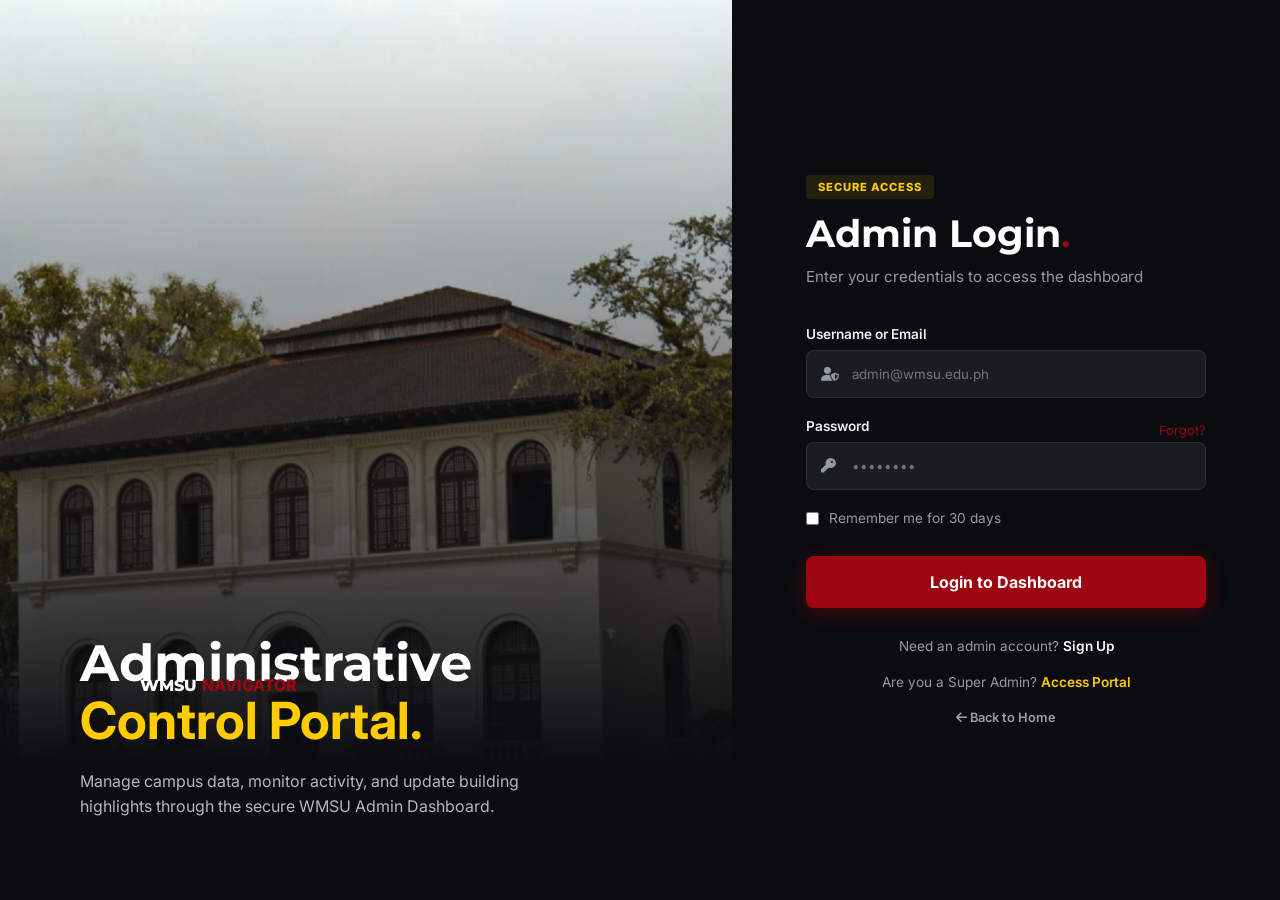
==== html/Admin-Login-Page.html @ 0d2ddda2 "Initial commit" ====
<!DOCTYPE html>
<html lang="en">
<head>
    <meta charset="UTF-8">
    <meta name="viewport" content="width=device-width, initial-scale=1.0">
    <title>WMSU Navigator | Admin Login</title>
    <link href="https://fonts.googleapis.com/css2?family=Inter:wght@400;600&family=Montserrat:wght@800&display=swap" rel="stylesheet">
    <link rel="stylesheet" href="https://cdnjs.cloudflare.com/ajax/libs/font-awesome/6.0.0/css/all.min.css">
    <style>
        :root {
            --crimson: #9d0610;
            --crimson-hover: #7a040b;
            --accent-gold: #ffcc00;
            --dark-bg: #0b0c10;
            --input-bg: #1a1c22;
            --text-gray: #9499a1;
        }

        * { margin: 0; padding: 0; box-sizing: border-box; font-family: 'Inter', sans-serif; }

        body, html { height: 100%; margin: 0; background-color: var(--dark-bg); }

        .split-screen { display: flex; height: 100vh; width: 100%; overflow: hidden; }

        /* Left Side Branding */
        .left-side { 
            flex: 1.1; 
            position: relative; 
            display: flex; 
            align-items: flex-end; 
            padding: 80px; 
            min-width: 50%;
        }

        .bg-img { 
            position: absolute; 
            top: 0; 
            left: 0; 
            width: 100%; 
            height: 100%; 
            object-fit: cover; 
            z-index: 1; 
        }

        .overlay { 
            position: absolute; 
            top: 0; 
            left: 0; 
            width: 100%; 
            height: 100%; 
            background: linear-gradient(to top, rgba(11, 12, 16, 1) 15%, transparent 100%); 
            z-index: 2; 
        }

        .logo { position: absolute; top: 40px; left: 60px; font-family: 'Montserrat', sans-serif; color: white; font-weight: 800; z-index: 3; }
        .logo span { color: var(--crimson); }

        .content-left { position: relative; z-index: 3; }
        .hero-text h1 { font-family: 'Montserrat', sans-serif; color: white; font-size: 3.2rem; line-height: 1.1; margin-bottom: 20px; }
        .hero-text h1 span { color: var(--accent-gold); }
        .hero-text p { color: rgba(255,255,255,0.7); max-width: 480px; line-height: 1.6; }

        /* Right Side Admin Form */
        .right-side { flex: 0.9; display: flex; align-items: center; justify-content: center; padding: 40px; background-color: var(--dark-bg); }
        .form-wrapper { width: 100%; max-width: 400px; }

        .admin-badge { 
            background: rgba(255, 204, 0, 0.1); 
            color: var(--accent-gold); 
            padding: 5px 12px; 
            border-radius: 4px; 
            font-size: 0.7rem; 
            font-weight: 800; 
            text-transform: uppercase; 
            letter-spacing: 1px;
        }

        .form-header h2 { color: white; font-family: 'Montserrat', sans-serif; font-size: 2.4rem; margin: 15px 0 10px; }
        .form-header h2 span { color: var(--crimson); }
        .form-header p { color: var(--text-gray); margin-bottom: 40px; font-size: 0.95rem; }

        /* Inputs */
        .input-box { margin-bottom: 20px; }
        .label-row { display: flex; justify-content: space-between; align-items: center; }
        .input-box label { color: #eee; display: block; font-size: 0.85rem; font-weight: 600; margin-bottom: 8px; }
        .forgot-link { color: var(--crimson); font-size: 0.8rem; text-decoration: none; }

        .input-field { position: relative; }
        .input-field i { position: absolute; left: 15px; top: 50%; transform: translateY(-50%); color: var(--text-gray); font-size: 0.9rem; }
        .input-field input {
            width: 100%;
            background: var(--input-bg);
            border: 1px solid rgba(255,255,255,0.08);
            padding: 15px 15px 15px 45px;
            border-radius: 8px;
            color: white;
            transition: 0.3s;
        }
        .input-field input:focus { border-color: var(--crimson); outline: none; background: #23272f; }

        /* Options */
        .options-row { margin-bottom: 30px; display: flex; align-items: center; gap: 10px; }
        .options-row label { color: var(--text-gray); font-size: 0.85rem; cursor: pointer; }
        .options-row input { accent-color: var(--crimson); }

        /* Crimson Login Button */
        .btn-primary {
            width: 100%;
            padding: 16px;
            background: var(--crimson);
            color: white;
            border: none;
            border-radius: 8px;
            font-weight: 700;
            font-size: 1rem;
            cursor: pointer;
            transition: 0.3s;
            box-shadow: 0 4px 20px rgba(157, 6, 16, 0.4);
        }
        .btn-primary:hover { background: var(--crimson-hover); transform: translateY(-2px); }

        .form-footer { text-align: center; margin-top: 30px; }
        .form-footer p { color: var(--text-gray); font-size: 0.85rem; margin-bottom: 20px; }
        .form-footer a { color: white; text-decoration: none; font-weight: 600; }
        .form-footer a:hover { color: var(--crimson); }

        .back-home { display: block; font-size: 0.8rem; color: var(--text-gray); text-decoration: none; margin-top: 15px; transition: 0.3s; opacity: 0.6; }
        .back-home:hover { opacity: 1; transform: translateX(-5px); }

        @media (max-width: 768px) {
            .left-side { display: none; }
            .right-side { flex: 1; }
        }
    </style>
</head>
<body>
    <div class="split-screen">
        <div class="left-side">
            <img src="../assets/images/CTE.png" alt="WMSU Campus" class="bg-img">
            <div class="overlay"></div>
            <div class="content-left">
                <div class="logo">WMSU <span>NAVIGATOR</span></div>
                <div class="hero-text">
                    <h1>Administrative <br><span>Control Portal.</span></h1>
                    <p>Manage campus data, monitor activity, and update building highlights through the secure WMSU Admin Dashboard.</p>
                </div>
            </div>
        </div>

        <div class="right-side">
            <div class="form-wrapper">
                <div class="form-header">
                    <span class="admin-badge">Secure Access</span>
                    <h2>Admin Login<span>.</span></h2>
                    <p>Enter your credentials to access the dashboard</p>
                </div>
                
                <form action="Admin-Panel.html" method="post">
                    <div class="input-box">
                        <label>Username or Email</label>
                        <div class="input-field">
                            <i class="fas fa-user-shield"></i>
                            <input type="text" placeholder="admin@wmsu.edu.ph" name="username" required>
                        </div>
                    </div>

                    <div class="input-box">
                        <div class="label-row">
                            <label>Password</label>
                            <a href="#" class="forgot-link">Forgot?</a>
                        </div>
                        <div class="input-field">
                            <i class="fas fa-key"></i>
                            <input type="password" placeholder="••••••••" name="password" required>
                        </div>
                    </div>

                    <div class="options-row">
                        <input type="checkbox" id="remember">
                        <label for="remember">Remember me for 30 days</label>
                    </div>

                    <button type="submit" class="btn-primary">Login to Dashboard</button>
                    
                    <div class="form-footer">
                        <p>Need an admin account? <a href="../html/Admin-Signup-Page.html">Sign Up</a></p>
                        <p style="margin-top: 10px;">Are you a Super Admin? <a href="../html/Super-Admin-Login-Page.html" style="color: var(--accent-gold);">Access Portal</a></p>
                        <a href="../index.html" class="back-home"><i class="fas fa-arrow-left"></i> Back to Home</a>
                    </div>
                </form>
            </div>
        </div>
    </div>
</body>
</html>
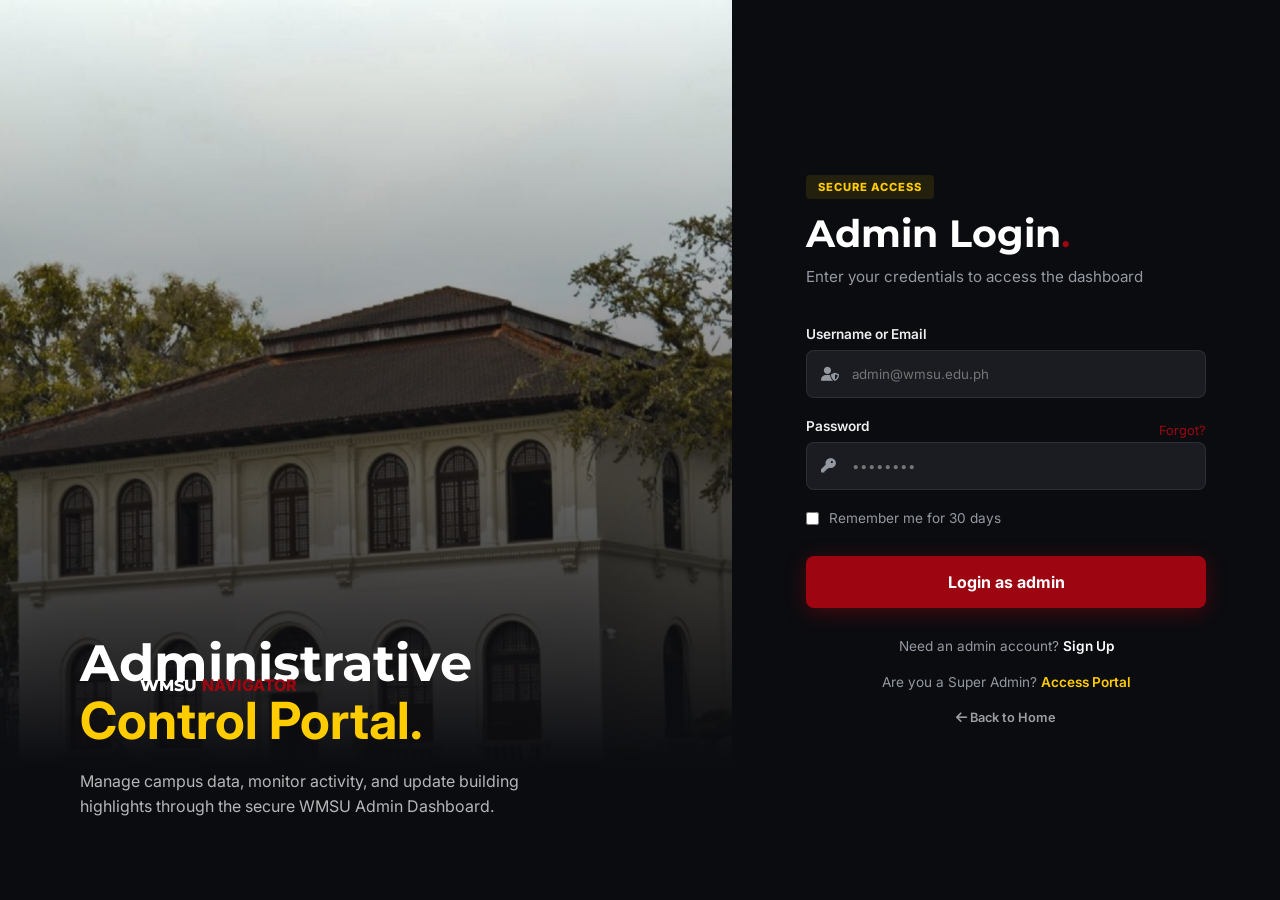
==== commit 590dc40a: "Change login button text to 'Login as admin'" ====
--- a/html/Admin-Login-Page.html
+++ b/html/Admin-Login-Page.html
@@ -180,7 +180,7 @@
                         <label for="remember">Remember me for 30 days</label>
                     </div>
 
-                    <button type="submit" class="btn-primary">Login to Dashboard</button>
+                    <button type="submit" class="btn-primary">Login as admin</button>
                     
                     <div class="form-footer">
                         <p>Need an admin account? <a href="../html/Admin-Signup-Page.html">Sign Up</a></p>
@@ -192,4 +192,4 @@
         </div>
     </div>
 </body>
-</html>+</html>
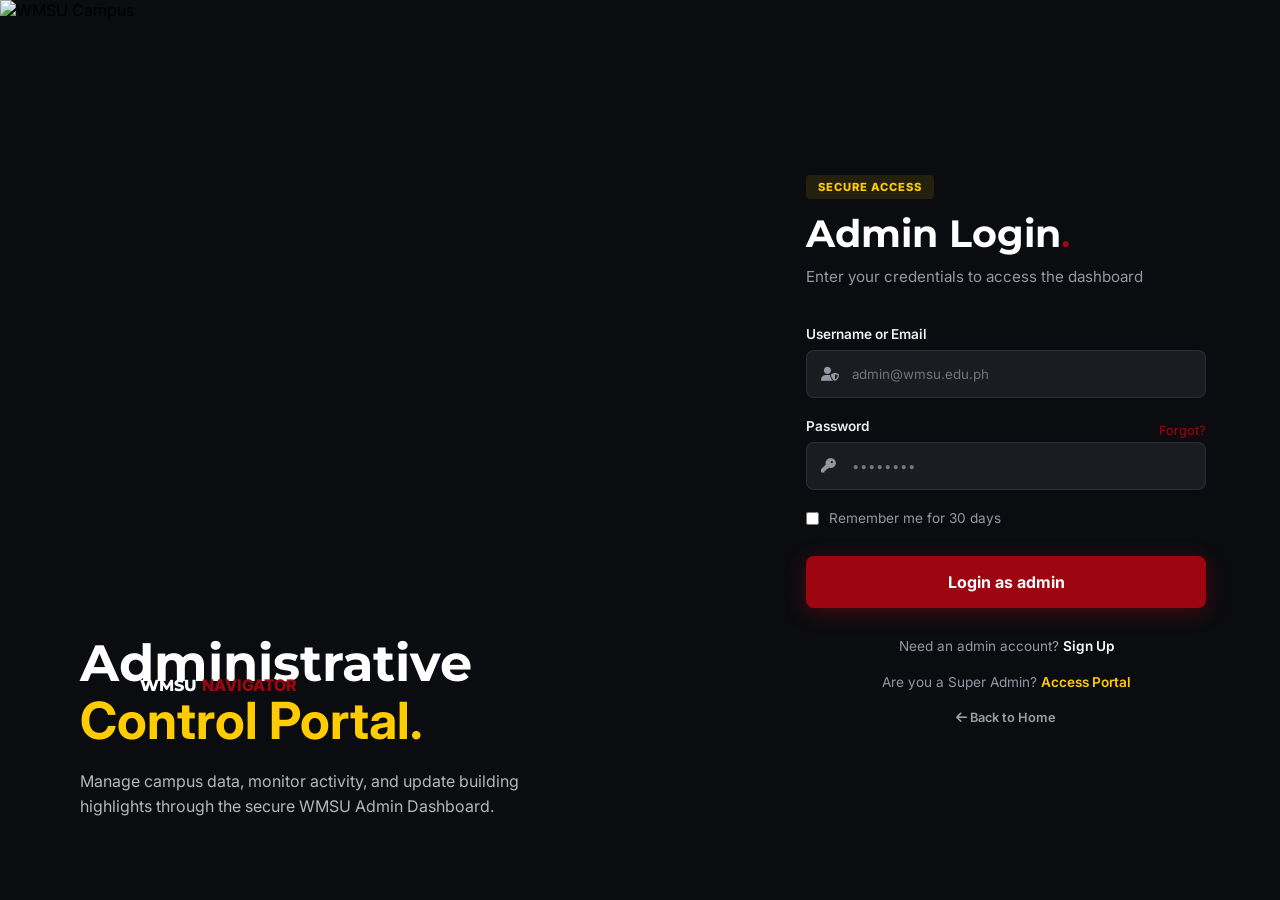
==== commit e65a7201: "refactor: consistent file naming" ====
--- a/html/Admin-Login-Page.html
+++ b/html/Admin-Login-Page.html
@@ -136,7 +136,7 @@
 <body>
     <div class="split-screen">
         <div class="left-side">
-            <img src="../assets/images/CTE.png" alt="WMSU Campus" class="bg-img">
+            <img src="../assets/images/cte.png" alt="WMSU Campus" class="bg-img">
             <div class="overlay"></div>
             <div class="content-left">
                 <div class="logo">WMSU <span>NAVIGATOR</span></div>
@@ -155,7 +155,7 @@
                     <p>Enter your credentials to access the dashboard</p>
                 </div>
                 
-                <form action="Admin-Panel.html" method="post">
+                <form action="admin-panel.html" method="post">
                     <div class="input-box">
                         <label>Username or Email</label>
                         <div class="input-field">
@@ -183,8 +183,8 @@
                     <button type="submit" class="btn-primary">Login as admin</button>
                     
                     <div class="form-footer">
-                        <p>Need an admin account? <a href="../html/Admin-Signup-Page.html">Sign Up</a></p>
-                        <p style="margin-top: 10px;">Are you a Super Admin? <a href="../html/Super-Admin-Login-Page.html" style="color: var(--accent-gold);">Access Portal</a></p>
+                        <p>Need an admin account? <a href="../html/admin-signup-page.html">Sign Up</a></p>
+                        <p style="margin-top: 10px;">Are you a Super Admin? <a href="../html/super-admin-login-page.html" style="color: var(--accent-gold);">Access Portal</a></p>
                         <a href="../index.html" class="back-home"><i class="fas fa-arrow-left"></i> Back to Home</a>
                     </div>
                 </form>
